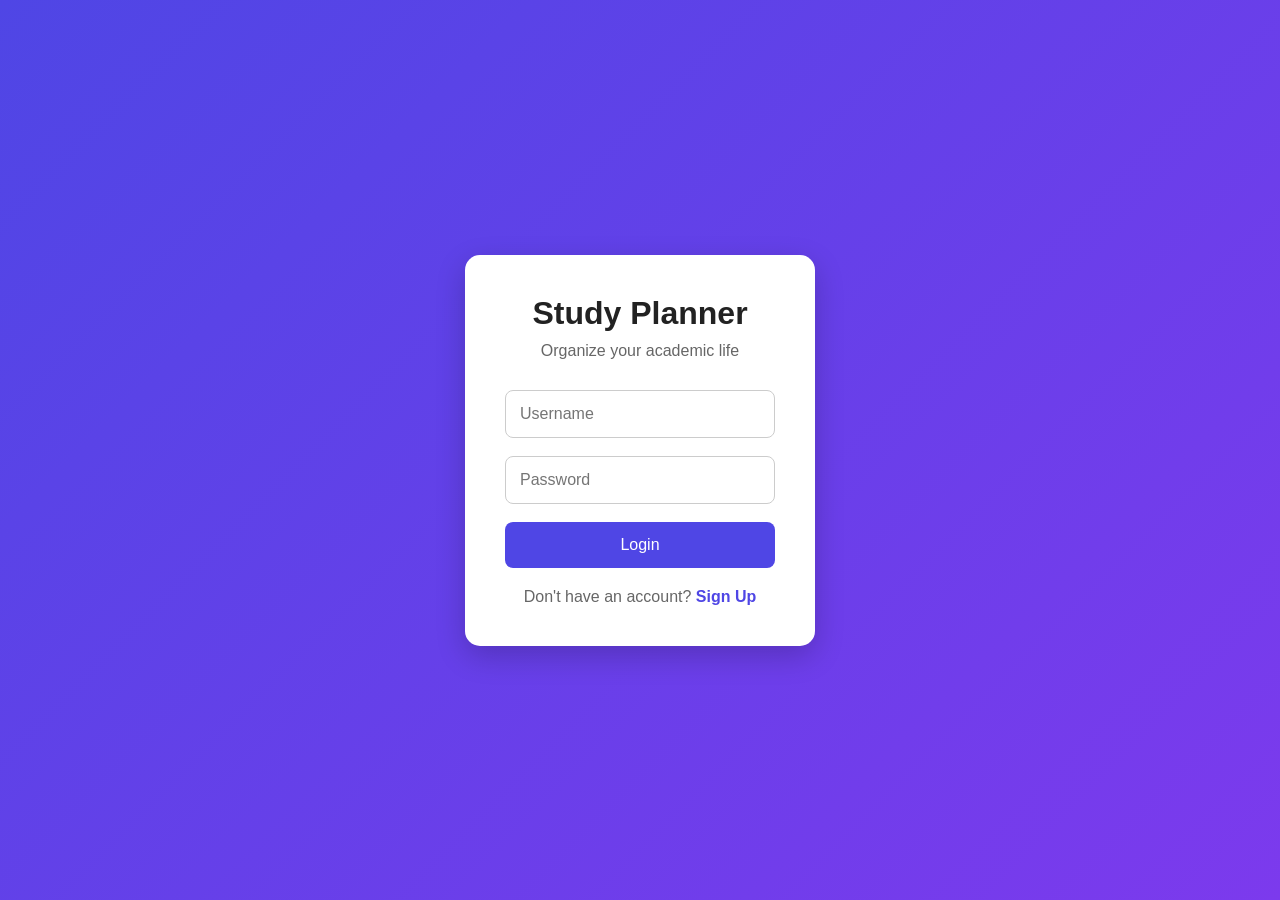
==== index.html @ aa218dc7 "added files" ====
<!DOCTYPE html>
<html lang="en">
<head>
    <meta charset="UTF-8">
    <meta name="viewport" content="width=device-width, initial-scale=1.0">
    <title>Student Planner Login</title>
    <link rel="stylesheet" href="style.css">
</head>
<body>

    <div class="login-container">
        <h1>Study Planner</h1>
        <p>Organize your academic life</p>

        <form>
            <input id="userName" type="text" placeholder="Username" required>
            <input id="userPass" type="password" placeholder="Password" required>

            <button type="submit" id="loginBtn">Login</button>
        </form>

        <div class="signup-link">
            Don't have an account?
            <a href="#">Sign Up</a>
        </div>
    </div>
<script src="script.js"></script>
</body>
</html>
---- style.css ----
* {
    margin: 0;
    padding: 0;
    box-sizing: border-box;
    font-family: Arial, sans-serif;
}

body {
    background: linear-gradient(135deg, #4f46e5, #7c3aed);
    height: 100vh;
    display: flex;
    justify-content: center;
    align-items: center;
}

.login-container {
    background: white;
    width: 350px;
    padding: 40px;
    border-radius: 15px;
    box-shadow: 0 10px 30px rgba(0,0,0,0.2);
    text-align: center;
}

.login-container h1 {
    margin-bottom: 10px;
    color: #222;
}

.login-container p {
    color: #666;
    margin-bottom: 30px;
}

input {
    width: 100%;
    padding: 14px;
    margin-bottom: 18px;
    border: 1px solid #ccc;
    border-radius: 8px;
    font-size: 16px;
    outline: none;
}

input:focus {
    border-color: #4f46e5;
}

button {
    width: 100%;
    padding: 14px;
    background: #4f46e5;
    color: white;
    border: none;
    border-radius: 8px;
    font-size: 16px;
    cursor: pointer;
    transition: 0.3s;
}

button:hover {
    background: #4338ca;
}

.signup-link {
    margin-top: 20px;
    color: #666;
}

.signup-link a {
    color: #4f46e5;
    text-decoration: none;
    font-weight: bold;
}
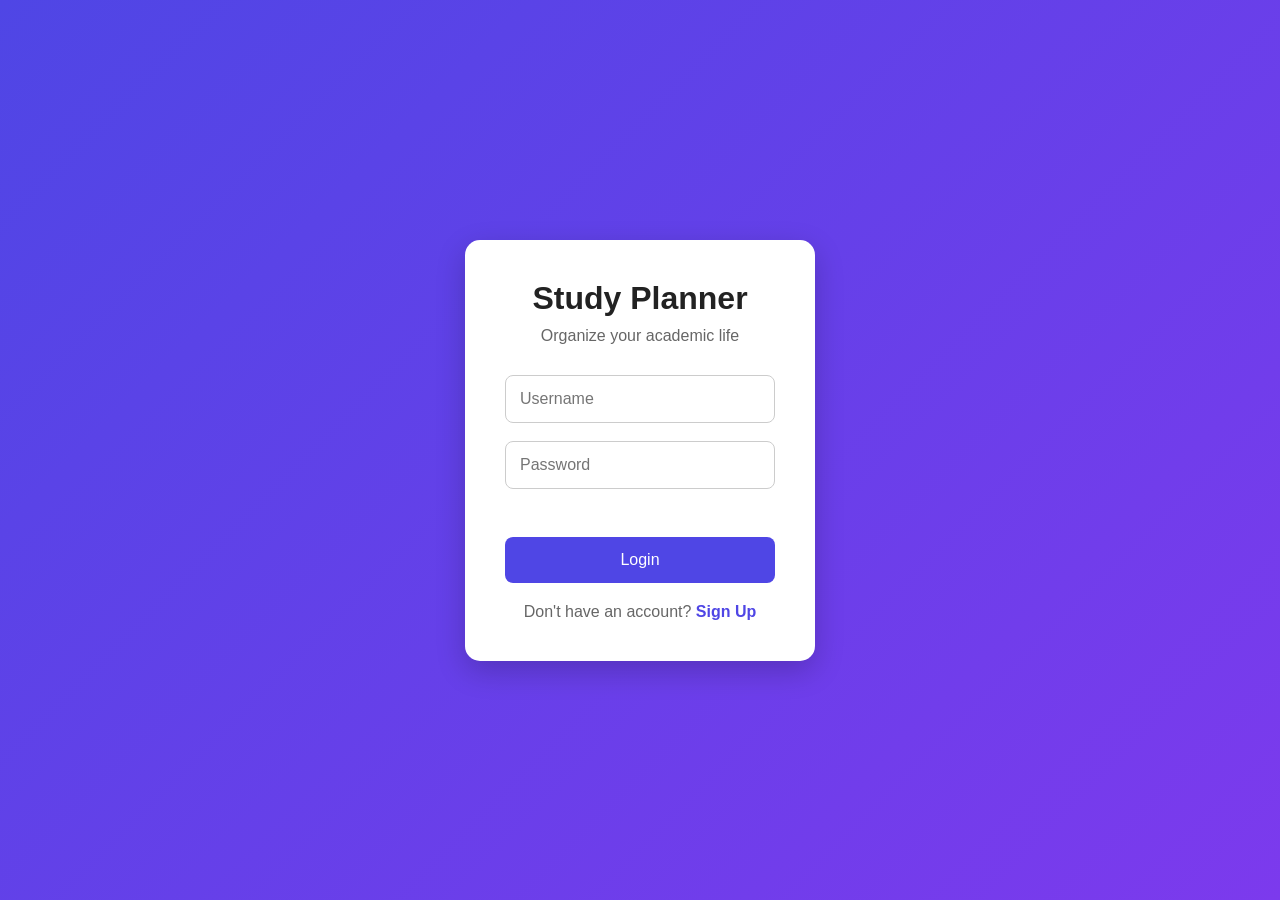
==== commit 788b82e1: "login file name change" ====
--- a/index.html
+++ b/index.html
@@ -4,7 +4,7 @@
     <meta charset="UTF-8">
     <meta name="viewport" content="width=device-width, initial-scale=1.0">
     <title>Student Planner Login</title>
-    <link rel="stylesheet" href="style.css">
+    <link rel="stylesheet" href="index.css">
 </head>
 <body>
 
@@ -14,16 +14,18 @@
 
         <form>
             <input id="userName" type="text" placeholder="Username" required>
+            <div class="passRow">
             <input id="userPass" type="password" placeholder="Password" required>
-
-            <button type="submit" id="loginBtn">Login</button>
+            </div>
+            <p id="msg"></p>
+            <button type="button" id="loginBtn">Login</button>
         </form>
 
         <div class="signup-link">
             Don't have an account?
-            <a href="#">Sign Up</a>
+            <a href="signup.html">Sign Up</a>
         </div>
     </div>
-<script src="script.js"></script>
+<script src="index.js"></script>
 </body>
 </html>
--- a/index.css
+++ b/index.css
@@ -0,0 +1,98 @@
+* {
+    margin: 0;
+    padding: 0;
+    box-sizing: border-box;
+    font-family: Arial, sans-serif;
+}
+
+body {
+    background: linear-gradient(135deg, #4f46e5, #7c3aed);
+    height: 100vh;
+    display: flex;
+    justify-content: center;
+    align-items: center;
+}
+
+.login-container {
+    background: white;
+    width: 350px;
+    padding: 40px;
+    border-radius: 15px;
+    box-shadow: 0 10px 30px rgba(0,0,0,0.2);
+    text-align: center;
+}
+
+.login-container h1 {
+    margin-bottom: 10px;
+    color: #222;
+}
+
+.login-container p {
+    color: #666;
+    margin-bottom: 30px;
+}
+
+input {
+    width: 100%;
+    padding: 14px;
+    margin-bottom: 18px;
+    border: 1px solid #ccc;
+    border-radius: 8px;
+    font-size: 16px;
+    outline: none;
+}
+
+input:focus {
+    border-color: #4f46e5;
+}
+
+button {
+    width: 100%;
+    padding: 14px;
+    background: #4f46e5;
+    color: white;
+    border: none;
+    border-radius: 8px;
+    font-size: 16px;
+    cursor: pointer;
+    transition: 0.3s;
+}
+
+button:hover {
+    background: #4338ca;
+}
+
+.signup-link {
+    margin-top: 20px;
+    color: #666;
+}
+
+.signup-link a {
+    color: #4f46e5;
+    text-decoration: none;
+    font-weight: bold;
+}
+.passRow{
+    display: flex;
+    gap: 10px;
+    align-items: center;
+}
+.passRow input{
+    flex:1;
+    margin-bottom: 18px;
+
+}
+#showPassBtn{
+    width: auto;
+    font-size: x-small;
+   padding: 12px 16px;
+   border-radius: 8px;
+   background: #4f46e5;
+   color: white;
+   margin-left: 0;
+   margin-bottom: 15px;
+   transition: 0.3s;
+}
+#showPassBtn:hover{
+    background: #352ba0;
+}
